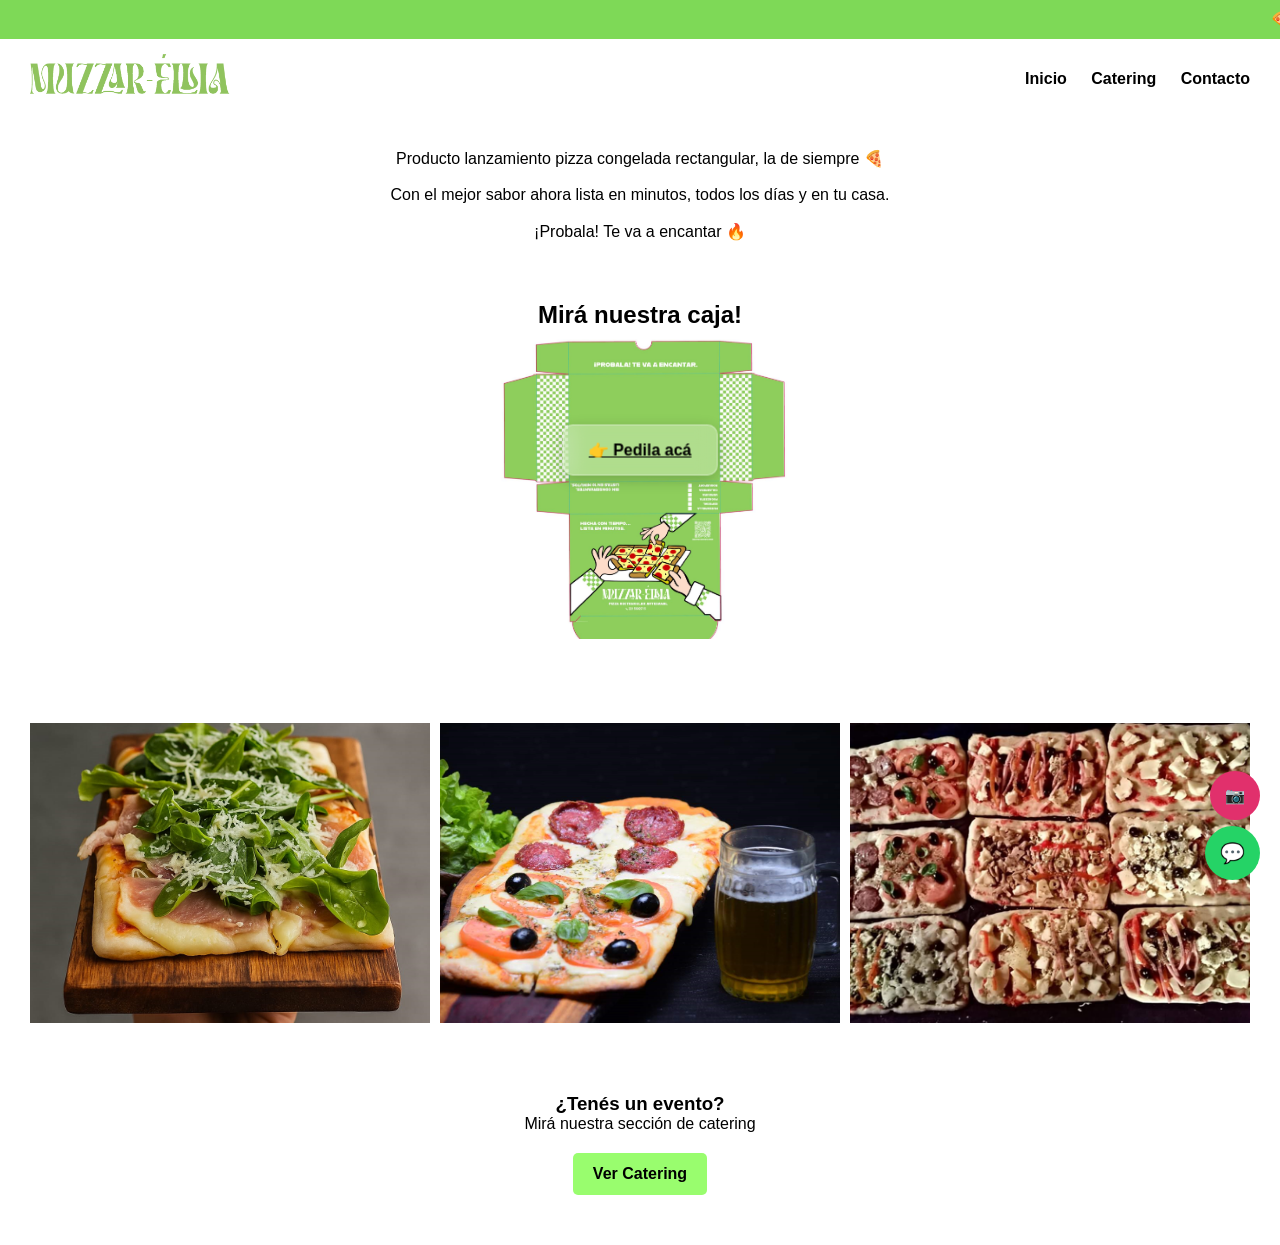
==== index.html @ 7305c1d0 "cambios textos" ====
<!DOCTYPE html>
<html lang="es">
<head>
<meta charset="UTF-8">
<title>Muzzarellia</title>
<link rel="stylesheet" href="styles.css">
<meta name="viewport" content="width=device-width, initial-scale=1.0">
</head>

<body>

<div class="banner"></div>

<header>
  <img src="imagenes/logo.png" class="logo">
  <nav>
    <a href="index.html">Inicio</a>
    <a href="catering.html">Catering</a>
    <a href="contacto.html">Contacto</a>
  </nav>
</header>

<a class="hero-btn" href="https://wa.me/5492215692715?text=Hola%20quiero%20probar%20la%20nueva%20pizza">
  👉 Pedila acá
</a>
<section class="section texto-pizza">
  <p>
    Producto lanzamiento pizza congelada rectangular, la de siempre 🍕<br><br>
    Con el mejor sabor ahora lista en minutos, todos los días y en tu casa.<br><br>
    ¡Probala! Te va a encantar 🔥
  </p>
</section>
<section class="section">
  <h2>Mirá nuestra caja!</h2>
  <img src="imagenes/lanzamiento0.png">
</section>

<section class="section galeria">
  <img src="imagenes/lanzamiento1.png">
  <img src="imagenes/lanzamiento2.png">
  <img src="imagenes/lanzamiento3.png">
</section>

<section class="section">
  <h3>¿Tenés un evento?</h3>
  <p>Mirá nuestra sección de catering</p>
  <a class="btn" href="catering.html">Ver Catering</a>
</section>

<a class="whatsapp" href="https://wa.me/5492215692715?text=Hola%20quiero%20info">💬</a>
<a class="instagram" href="https://www.instagram.com/muzzarellia_eventos3">📷</a>

</body>
</html>
---- styles.css ----
* {
  margin: 0;
  padding: 0;
  box-sizing: border-box;
  font-family: Arial, sans-serif;
}

body {
  background: white;
  color: black;
}

/* BANNER ANIMADO */
.banner {
  background: #7ed957;
  color: white;
  font-weight: bold;
  padding: 10px;
  overflow: hidden;
  white-space: nowrap;
}

.banner::after {
  content: "🍕 LANZAMIENTO - NUEVA PIZZA 🍕   🍕 LANZAMIENTO - NUEVA PIZZA 🍕   🍕 LANZAMIENTO - NUEVA PIZZA 🍕";
  display: inline-block;
  padding-left: 100%;
  animation: mover 10s linear infinite;
}

@keyframes mover {
  0% { transform: translateX(0); }
  100% { transform: translateX(-100%); }
}

/* HEADER */
header {
  display: flex;
  justify-content: space-between;
  align-items: center;
  padding: 15px 30px;
}

.logo {
  height: 50px;
}

nav a {
  margin-left: 20px;
  text-decoration: none;
  color: black;
  font-weight: bold;
}

/* HERO */
.hero {
  position: relative;
}

.hero img {
  width: 100%;
  display: block;
}

/* BOTÓN CENTRADO EN LA IMAGEN */
.hero-btn {
  position: absolute;
  top: 50%;
  left: 50%;
  transform: translate(-50%, -50%);
  
  padding: 15px 25px;
  font-size: 16px;
  border-radius: 10px;

  color: black;
  font-weight: bold;
  text-align: center;

  background: rgba(255, 255, 255, 0.3); /* transparencia */
  backdrop-filter: blur(10px); /* efecto vidrio */
  -webkit-backdrop-filter: blur(10px); /* para iPhone */

  border: 1px solid rgba(255,255,255,0.4);
  box-shadow: 0 4px 15px rgba(0,0,0,0.2);
}

/* BOTONES GENERALES */
.btn {
  display: inline-block;
  margin: 20px;
  padding: 12px 20px;
  background: #99fd6e;
  color: black;
  text-decoration: none;
  border-radius: 5px;
  font-weight: bold;
}

/* SECCIONES */
.section {
  text-align: center;
  padding: 30px;
}

.section img {
  width: 300px;
  height: 300px;
  object-fit: cover;
  margin: 10px;
}

/* WHATSAPP FLOTANTE */
.whatsapp {
  position: fixed;
  bottom: 20px;
  right: 20px;
  background: #25d366;
  color: white;
  padding: 15px;
  border-radius: 50%;
  text-decoration: none;
  font-size: 20px;
}

/* INSTAGRAM FLOTANTE */
.instagram {
  position: fixed;
  bottom: 80px;
  right: 20px;
  background: #e1306c;
  color: white;
  padding: 15px;
  border-radius: 50%;
  text-decoration: none;
}
/* 📱 MOBILE */
@media (max-width: 768px) {

  /* HEADER */
  header {
    flex-direction: column;
    text-align: center;
  }

  nav {
    margin-top: 10px;
  }

  nav a {
    display: inline-block;
    margin: 10px;
  }

  /* HERO BOTÓN */
  .hero-btn {
    font-size: 16px;
    padding: 12px 20px;
  }

  /* IMÁGENES CUADRADAS MÁS CHICAS */
  .section img {
    width: 90%;
    height: auto;
    max-width: 300px;
  }

  /* SECCIONES */
  .section {
    padding: 20px;
  }

  /* BOTONES */
  .btn {
    width: 80%;
    font-size: 16px;
  }

}

/* 📱 EXTRA CHICO (celus viejos) */
@media (max-width: 480px) {

  .hero-btn {
    font-size: 14px;
    padding: 10px 15px;
  }

  .banner {
    font-size: 12px;
  }

}
/* GALERÍA DE IMÁGENES */
.galeria {
  display: grid;
  grid-template-columns: repeat(3, 1fr);
  gap: 10px;
  justify-items: center;
}

.galeria img {
  width: 100%;
  aspect-ratio: 1 / 1;
  object-fit: cover;
}

/* 📱 EN CELULAR */
@media (max-width: 768px) {
  .galeria {
    grid-template-columns: repeat(2, 1fr);
  }
}

/* 📱 MUY CHICO */
@media (max-width: 480px) {
  .galeria {
    grid-template-columns: 1fr;
  }
}
/* 📱 AJUSTE TEXTO PORTADA EN CELULAR */
@media (max-width: 768px) {

  .hero-btn {
    font-size: 14px;
    padding: 10px 15px;
    width: 85%;
    text-align: center;
    top: 65%; /* 👈 lo baja un poco */
  }

}
/* 📱 GALERÍA SCROLL EN CELULAR */
@media (max-width: 768px) {

  .galeria {
    display: flex;
    overflow-x: auto;
    gap: 10px;
    padding: 10px;
    scroll-snap-type: x mandatory;
  }

  .galeria img {
    min-width: 250px;
    height: 250px;
    object-fit: cover;
    scroll-snap-align: center;
    border-radius: 10px;
  }

  .galeria::-webkit-scrollbar {
    display: none;
  }

}
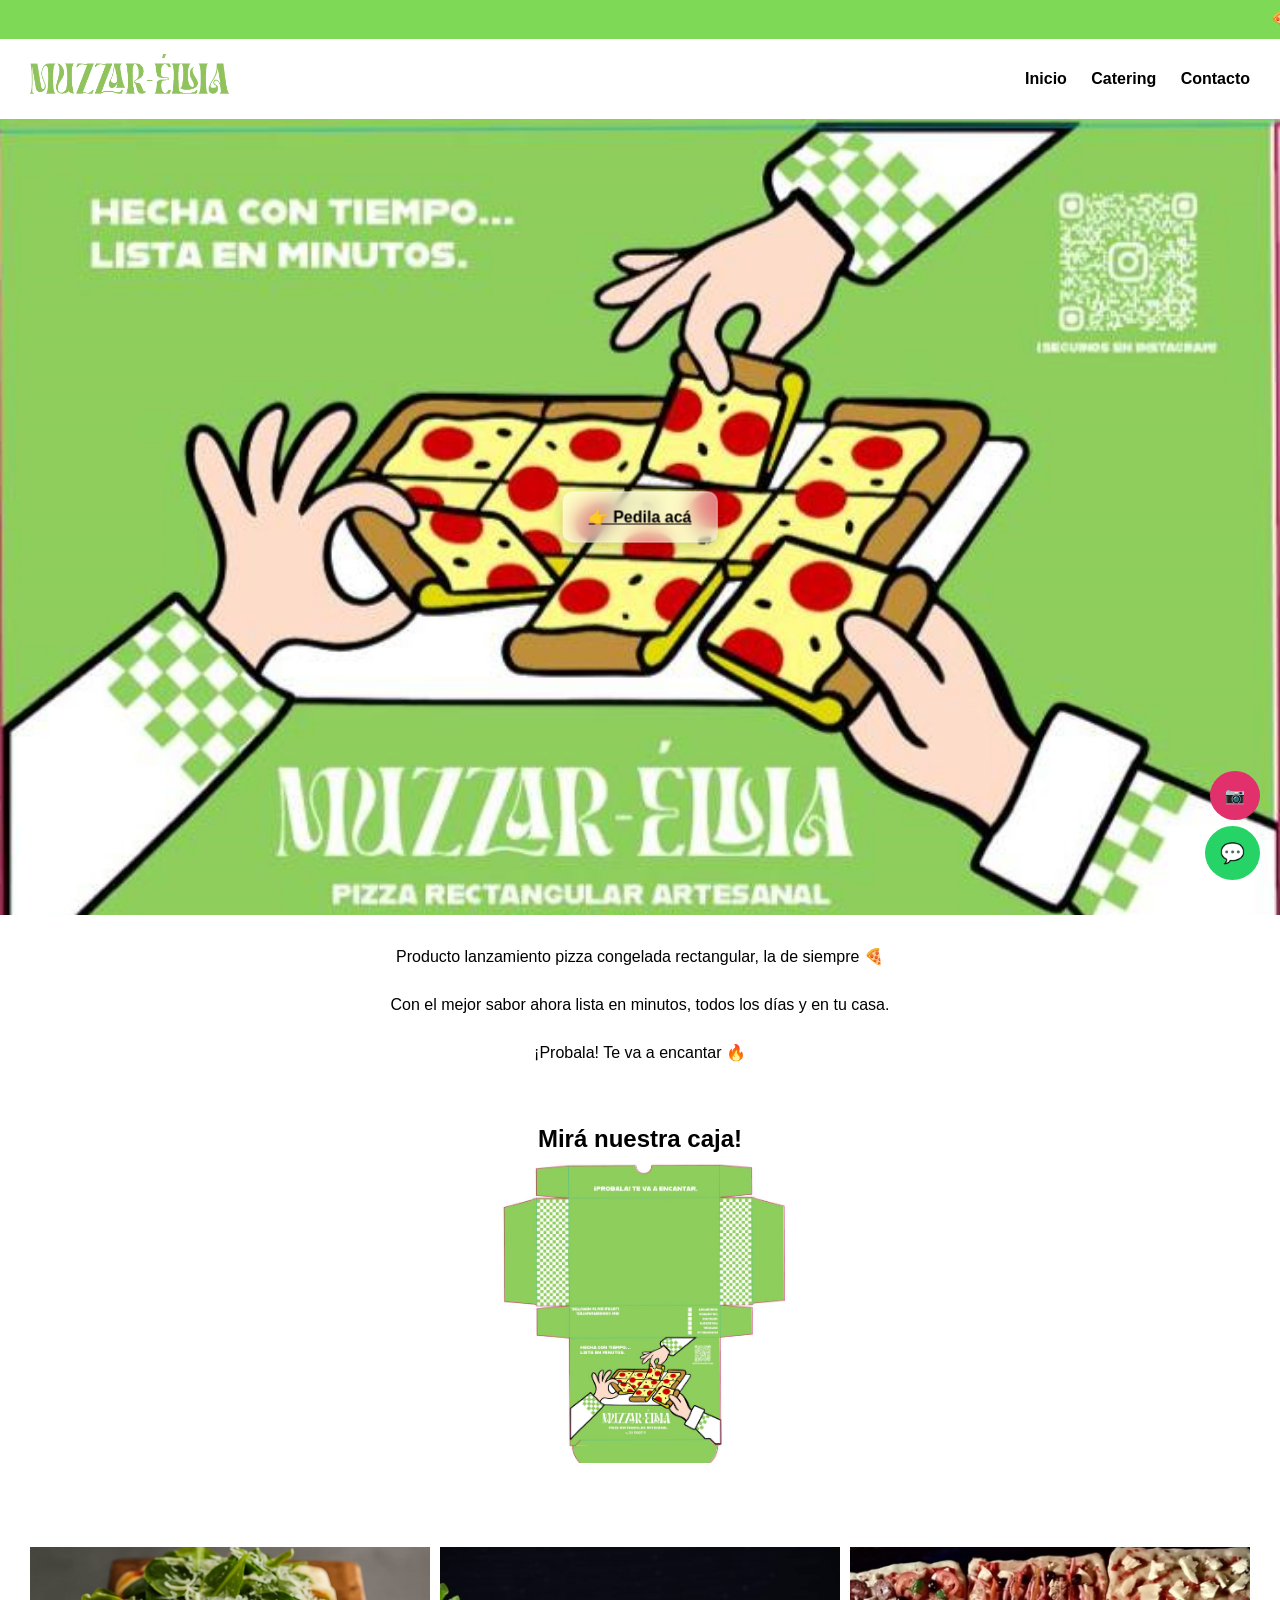
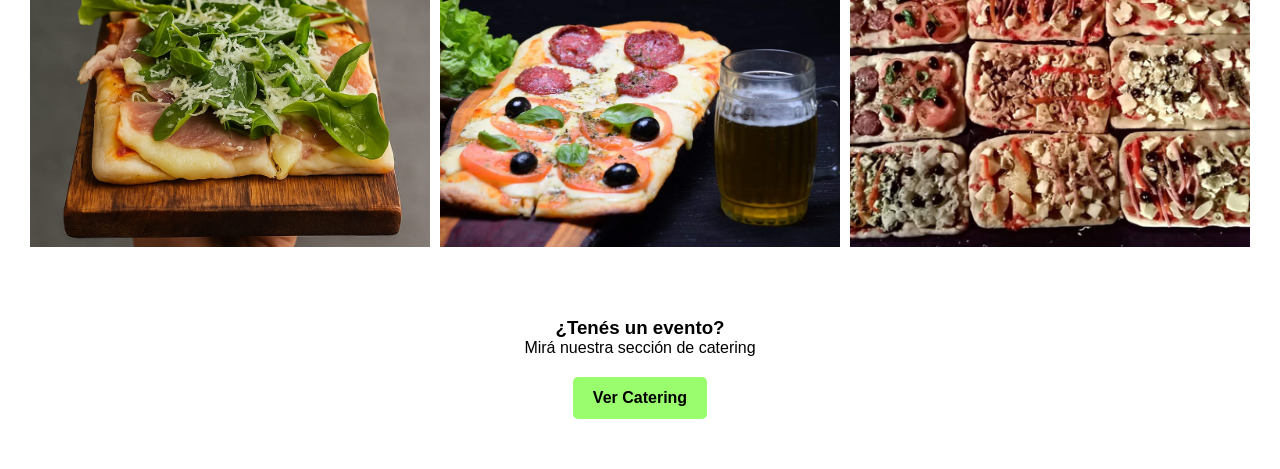
==== commit 871cbecd: "Actualizo web final" ====
--- a/index.html
+++ b/index.html
@@ -20,9 +20,13 @@
   </nav>
 </header>
 
-<a class="hero-btn" href="https://wa.me/5492215692715?text=Hola%20quiero%20probar%20la%20nueva%20pizza">
-  👉 Pedila acá
-</a>
+<section class="hero">
+  <img src="imagenes/lanzamiento.png">
+  <a class="hero-btn" href="https://wa.me/5492215692715?text=Hola%20quiero%20probar%20la%20nueva%20pizza">
+    👉 Pedila acá
+  </a>
+</section>
+
 <section class="section texto-pizza">
   <p>
     Producto lanzamiento pizza congelada rectangular, la de siempre 🍕<br><br>
@@ -30,6 +34,7 @@
     ¡Probala! Te va a encantar 🔥
   </p>
 </section>
+
 <section class="section">
   <h2>Mirá nuestra caja!</h2>
   <img src="imagenes/lanzamiento0.png">
--- a/styles.css
+++ b/styles.css
@@ -10,11 +10,9 @@
   color: black;
 }
 
-/* BANNER ANIMADO */
+/* BANNER */
 .banner {
   background: #7ed957;
-  color: white;
-  font-weight: bold;
   padding: 10px;
   overflow: hidden;
   white-space: nowrap;
@@ -61,7 +59,7 @@
   display: block;
 }
 
-/* BOTÓN CENTRADO EN LA IMAGEN */
+/* BOTÓN HERO */
 .hero-btn {
   position: absolute;
   top: 50%;
@@ -76,15 +74,15 @@
   font-weight: bold;
   text-align: center;
 
-  background: rgba(255, 255, 255, 0.3); /* transparencia */
-  backdrop-filter: blur(10px); /* efecto vidrio */
-  -webkit-backdrop-filter: blur(10px); /* para iPhone */
+  background: rgba(255, 255, 255, 0.5);
+  backdrop-filter: blur(10px);
+  -webkit-backdrop-filter: blur(10px);
 
   border: 1px solid rgba(255,255,255,0.4);
   box-shadow: 0 4px 15px rgba(0,0,0,0.2);
 }
 
-/* BOTONES GENERALES */
+/* BOTONES */
 .btn {
   display: inline-block;
   margin: 20px;
@@ -109,7 +107,29 @@
   margin: 10px;
 }
 
-/* WHATSAPP FLOTANTE */
+/* TEXTO PIZZA */
+.texto-pizza {
+  max-width: 600px;
+  margin: auto;
+  font-size: 16px;
+  line-height: 1.5;
+}
+
+/* GALERÍA PC */
+.galeria {
+  display: grid;
+  grid-template-columns: repeat(3, 1fr);
+  gap: 10px;
+  justify-items: center;
+}
+
+.galeria img {
+  width: 100%;
+  aspect-ratio: 1 / 1;
+  object-fit: cover;
+}
+
+/* WHATSAPP */
 .whatsapp {
   position: fixed;
   bottom: 20px;
@@ -122,7 +142,7 @@
   font-size: 20px;
 }
 
-/* INSTAGRAM FLOTANTE */
+/* INSTAGRAM */
 .instagram {
   position: fixed;
   bottom: 80px;
@@ -133,10 +153,10 @@
   border-radius: 50%;
   text-decoration: none;
 }
+
 /* 📱 MOBILE */
 @media (max-width: 768px) {
 
-  /* HEADER */
   header {
     flex-direction: column;
     text-align: center;
@@ -150,88 +170,24 @@
     display: inline-block;
     margin: 10px;
   }
-
-  /* HERO BOTÓN */
-  .hero-btn {
-    font-size: 16px;
-    padding: 12px 20px;
-  }
-
-  /* IMÁGENES CUADRADAS MÁS CHICAS */
-  .section img {
-    width: 90%;
-    height: auto;
-    max-width: 300px;
-  }
-
-  /* SECCIONES */
-  .section {
-    padding: 20px;
-  }
-
-  /* BOTONES */
-  .btn {
-    width: 80%;
-    font-size: 16px;
-  }
-
-}
-
-/* 📱 EXTRA CHICO (celus viejos) */
-@media (max-width: 480px) {
-
-  .hero-btn {
-    font-size: 14px;
-    padding: 10px 15px;
-  }
-
-  .banner {
-    font-size: 12px;
-  }
-
-}
-/* GALERÍA DE IMÁGENES */
-.galeria {
-  display: grid;
-  grid-template-columns: repeat(3, 1fr);
-  gap: 10px;
-  justify-items: center;
-}
-
-.galeria img {
-  width: 100%;
-  aspect-ratio: 1 / 1;
-  object-fit: cover;
-}
-
-/* 📱 EN CELULAR */
-@media (max-width: 768px) {
-  .galeria {
-    grid-template-columns: repeat(2, 1fr);
-  }
-}
-
-/* 📱 MUY CHICO */
-@media (max-width: 480px) {
-  .galeria {
-    grid-template-columns: 1fr;
-  }
-}
-/* 📱 AJUSTE TEXTO PORTADA EN CELULAR */
-@media (max-width: 768px) {
 
   .hero-btn {
     font-size: 14px;
     padding: 10px 15px;
     width: 85%;
-    text-align: center;
-    top: 65%; /* 👈 lo baja un poco */
-  }
-
-}
-/* 📱 GALERÍA SCROLL EN CELULAR */
-@media (max-width: 768px) {
-
+    top: 65%;
+  }
+
+  .section {
+    padding: 20px;
+  }
+
+  .btn {
+    width: 80%;
+    font-size: 16px;
+  }
+
+  /* 👉 GALERÍA SCROLL */
   .galeria {
     display: flex;
     overflow-x: auto;
@@ -252,4 +208,17 @@
     display: none;
   }
 
+}
+
+/* 📱 CHICO */
+@media (max-width: 480px) {
+
+  .hero-btn {
+    font-size: 13px;
+  }
+
+  .banner {
+    font-size: 12px;
+  }
+
 }
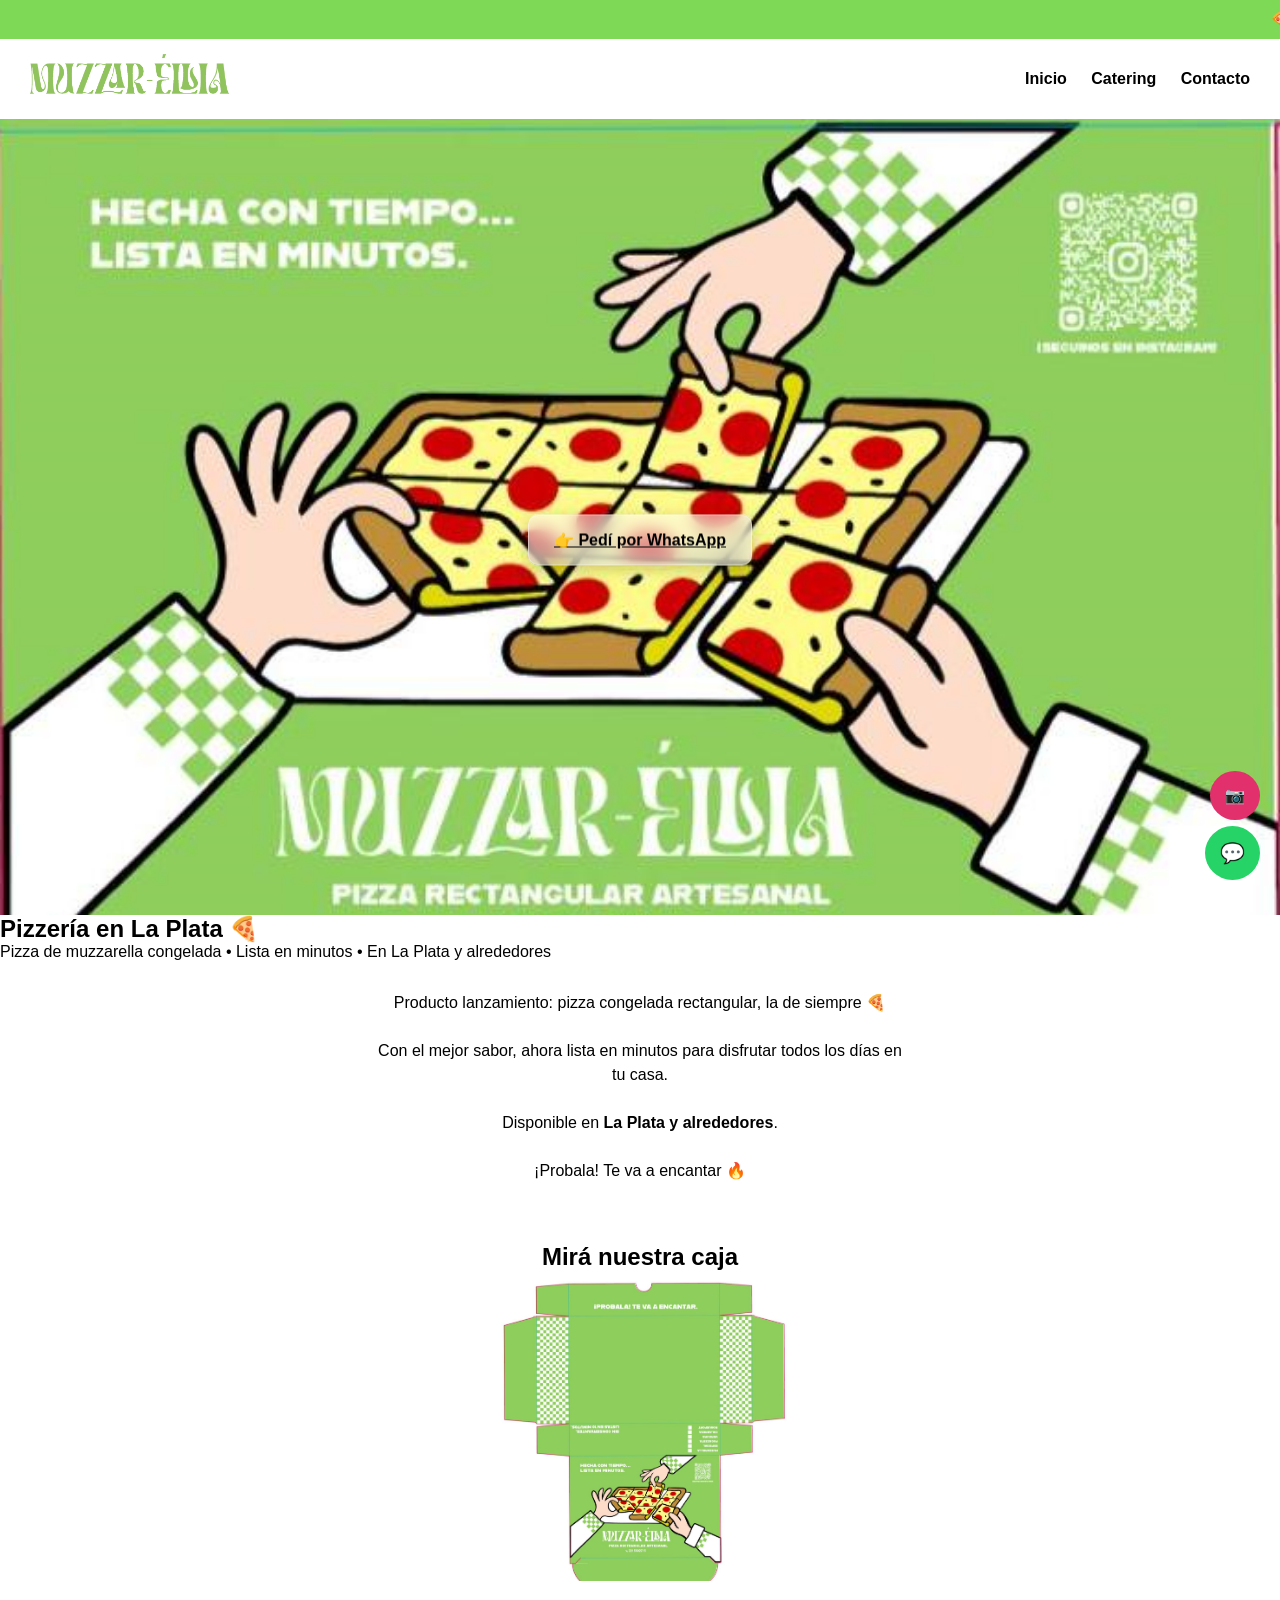
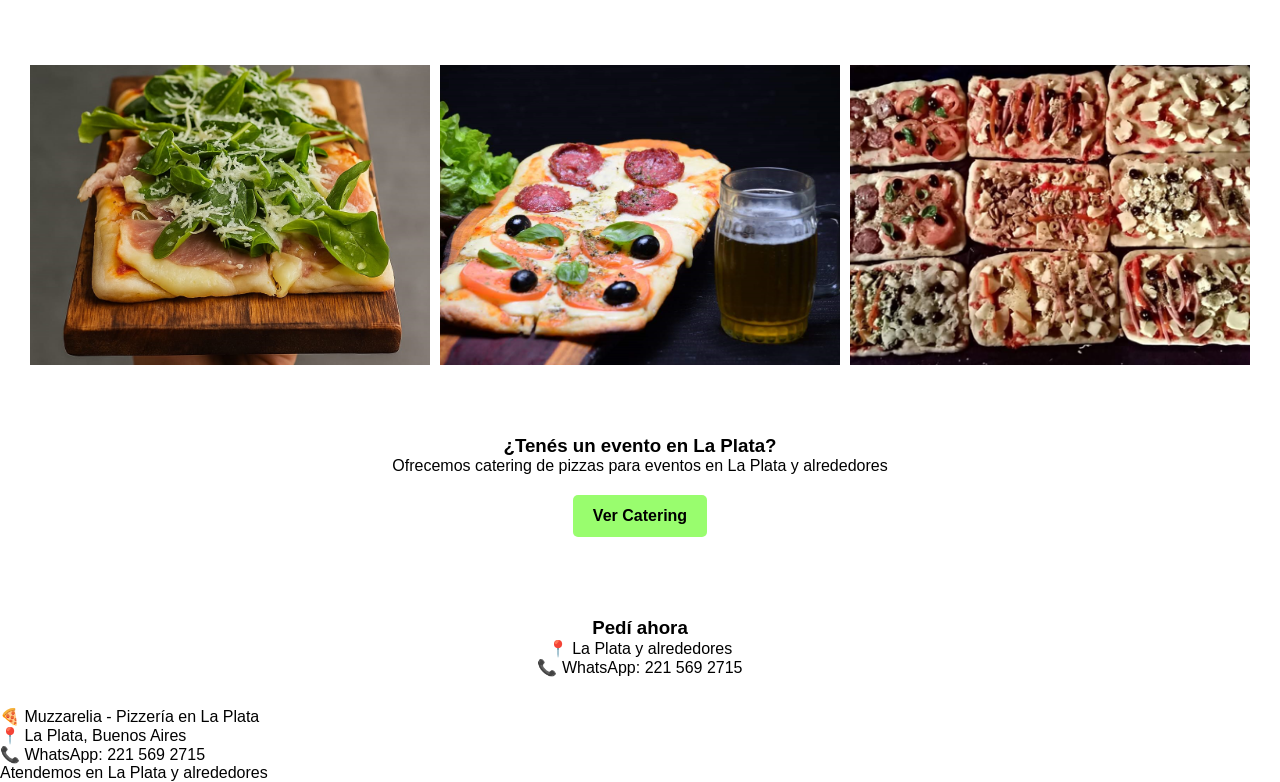
==== commit 3aac371b: "modifique el index" ====
--- a/index.html
+++ b/index.html
@@ -2,7 +2,12 @@
 <html lang="es">
 <head>
 <meta charset="UTF-8">
-<title>Muzzarellia</title>
+
+<!-- SEO -->
+<title>Pizzería Muzzarelia en La Plata | Pizza congelada y catering</title>
+<meta name="description" content="Pizzería Muzzarelia en La Plata. Pizza de muzzarella congelada lista en minutos. Pedí por WhatsApp. Catering para eventos.">
+<meta name="keywords" content="pizzería La Plata, pizza congelada La Plata, catering pizza, muzzarella, pedir pizza La Plata">
+
 <link rel="stylesheet" href="styles.css">
 <meta name="viewport" content="width=device-width, initial-scale=1.0">
 </head>
@@ -20,40 +25,66 @@
   </nav>
 </header>
 
+<!-- HERO -->
 <section class="hero">
   <img src="imagenes/lanzamiento.png">
-  <a class="hero-btn" href="https://wa.me/5492215692715?text=Hola%20quiero%20probar%20la%20nueva%20pizza">
-    👉 Pedila acá
+
+  <h1>Pizzería en La Plata 🍕</h1>
+  <p>Pizza de muzzarella congelada • Lista en minutos • En La Plata y alrededores</p>
+
+  <a class="hero-btn" href="https://wa.me/5492215692715?text=Hola%20quiero%20pedir%20pizza">
+    👉 Pedí por WhatsApp
   </a>
 </section>
 
+<!-- TEXTO -->
 <section class="section texto-pizza">
   <p>
-    Producto lanzamiento pizza congelada rectangular, la de siempre 🍕<br><br>
-    Con el mejor sabor ahora lista en minutos, todos los días y en tu casa.<br><br>
+    Producto lanzamiento: pizza congelada rectangular, la de siempre 🍕<br><br>
+    Con el mejor sabor, ahora lista en minutos para disfrutar todos los días en tu casa.<br><br>
+    Disponible en <strong>La Plata y alrededores</strong>.<br><br>
     ¡Probala! Te va a encantar 🔥
   </p>
 </section>
 
+<!-- IMAGEN -->
 <section class="section">
-  <h2>Mirá nuestra caja!</h2>
-  <img src="imagenes/lanzamiento0.png">
+  <h2>Mirá nuestra caja</h2>
+  <img src="imagenes/lanzamiento0.png" alt="Caja de pizza Muzzarelia La Plata">
 </section>
 
+<!-- GALERIA -->
 <section class="section galeria">
-  <img src="imagenes/lanzamiento1.png">
-  <img src="imagenes/lanzamiento2.png">
-  <img src="imagenes/lanzamiento3.png">
+  <img src="imagenes/lanzamiento1.png" alt="Pizza muzzarella">
+  <img src="imagenes/lanzamiento2.png" alt="Pizza lista">
+  <img src="imagenes/lanzamiento3.png" alt="Pizza horno">
 </section>
 
+<!-- CATERING -->
 <section class="section">
-  <h3>¿Tenés un evento?</h3>
-  <p>Mirá nuestra sección de catering</p>
+  <h3>¿Tenés un evento en La Plata?</h3>
+  <p>Ofrecemos catering de pizzas para eventos en La Plata y alrededores</p>
   <a class="btn" href="catering.html">Ver Catering</a>
 </section>
 
+<!-- CONTACTO RAPIDO -->
+<section class="section">
+  <h3>Pedí ahora</h3>
+  <p>📍 La Plata y alrededores<br>
+     📞 WhatsApp: 221 569 2715</p>
+</section>
+
+<!-- BOTONES FLOTANTES -->
 <a class="whatsapp" href="https://wa.me/5492215692715?text=Hola%20quiero%20info">💬</a>
 <a class="instagram" href="https://www.instagram.com/muzzarellia_eventos3">📷</a>
 
+<!-- FOOTER -->
+<footer class="footer">
+  <p>🍕 Muzzarelia - Pizzería en La Plata</p>
+  <p>📍 La Plata, Buenos Aires</p>
+  <p>📞 WhatsApp: 221 569 2715</p>
+  <p>Atendemos en La Plata y alrededores</p>
+</footer>
+
 </body>
 </html>
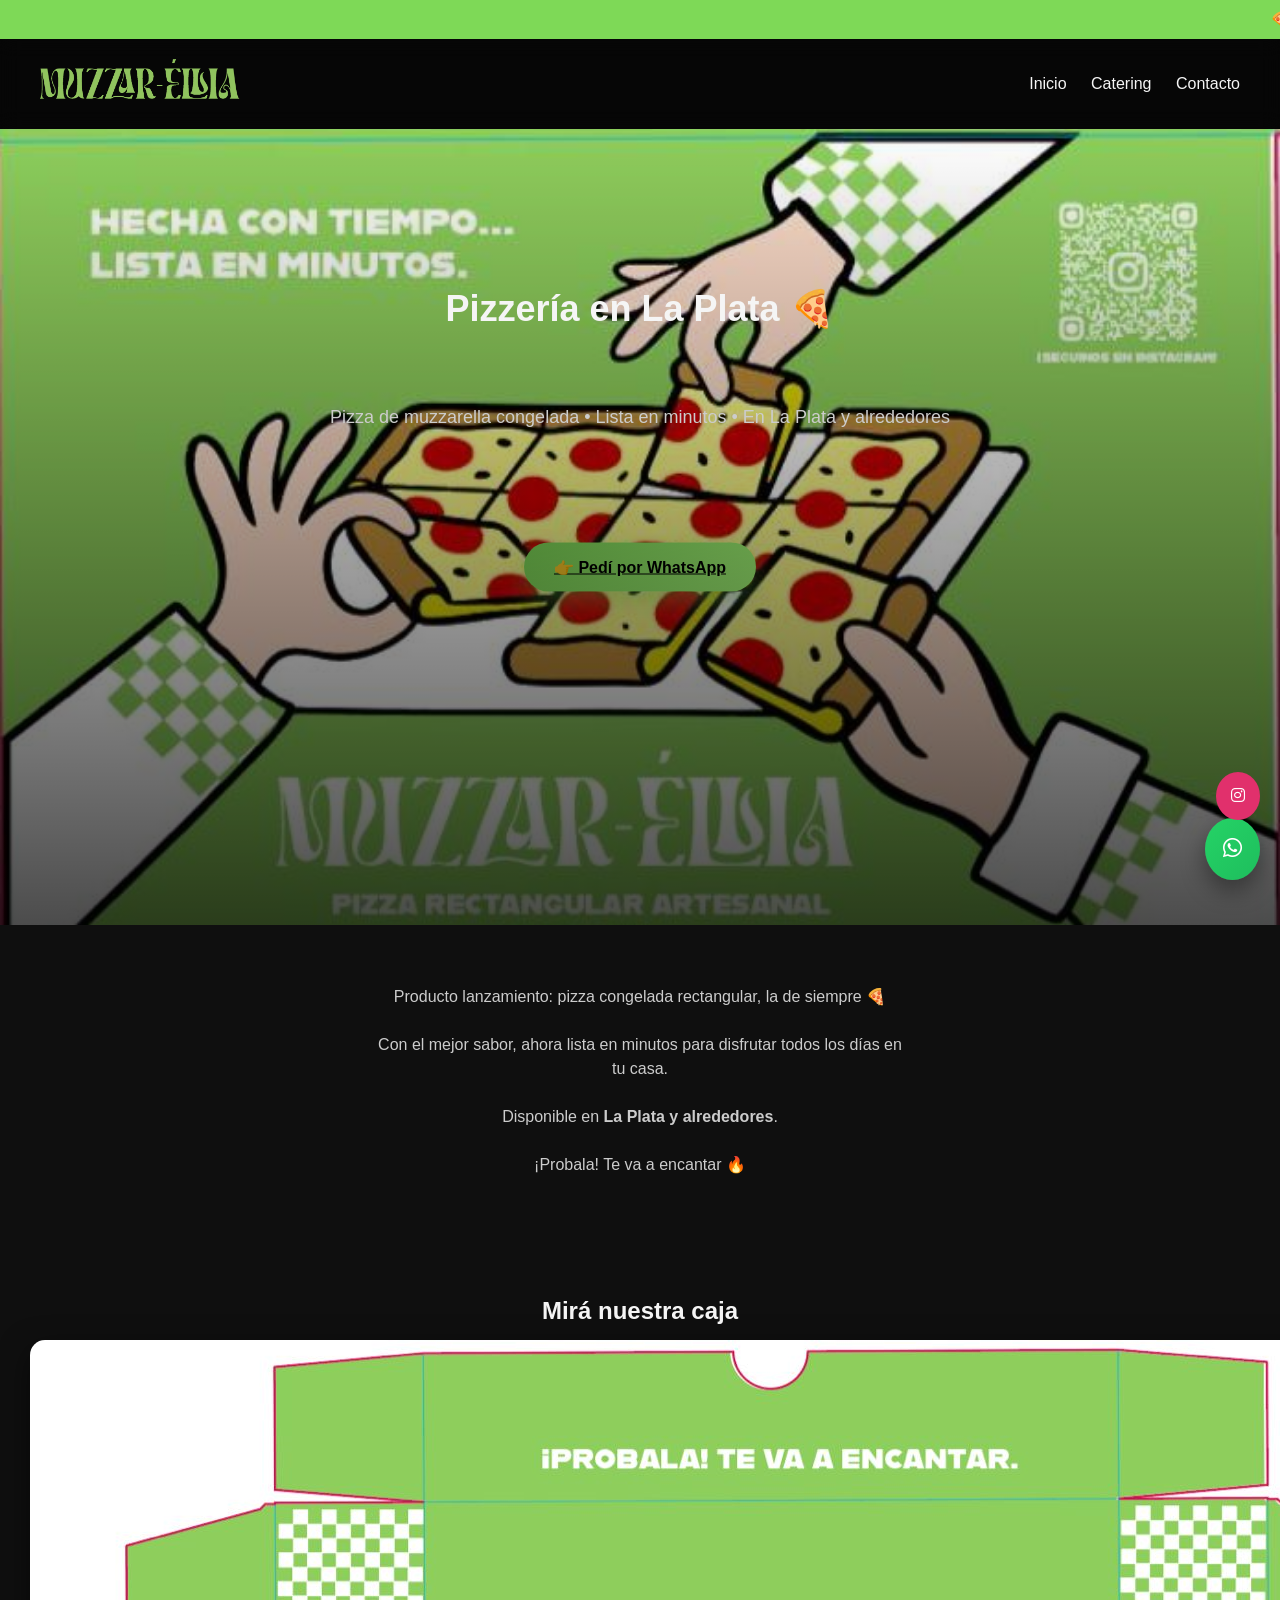
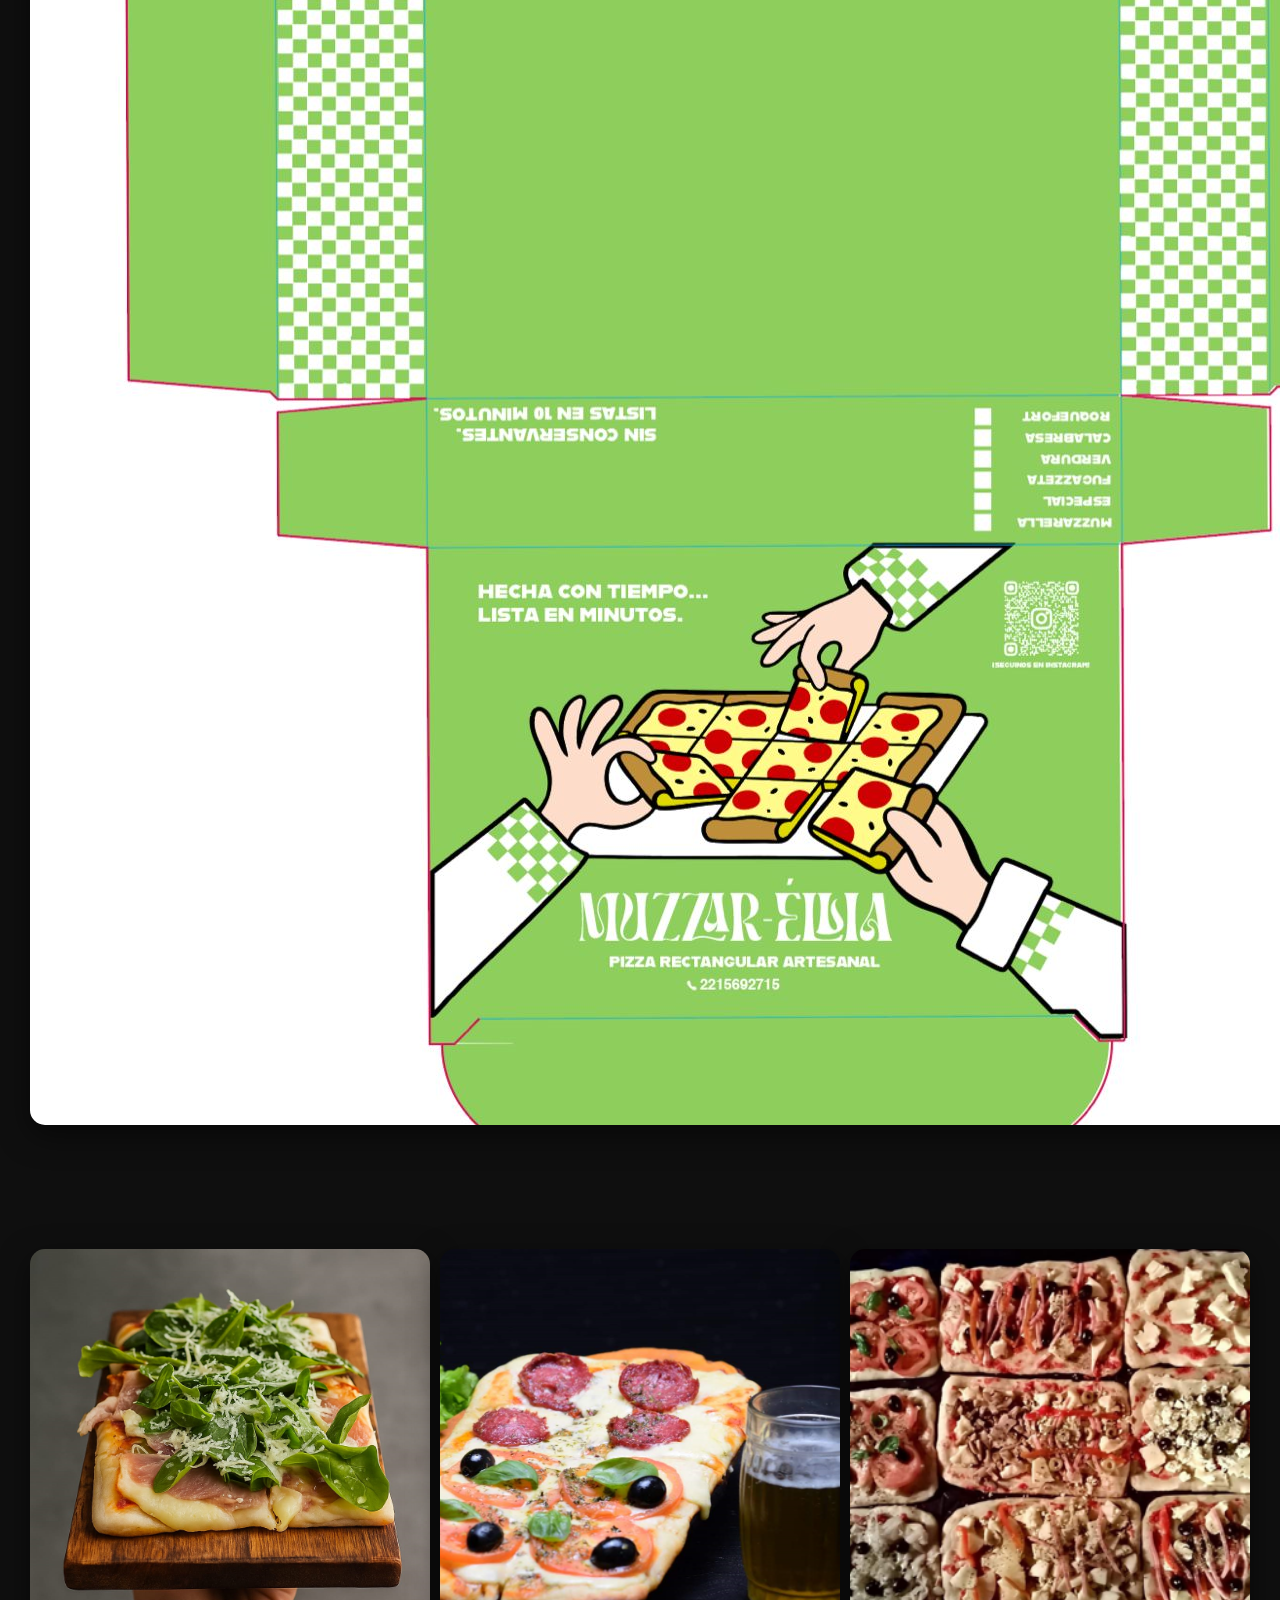
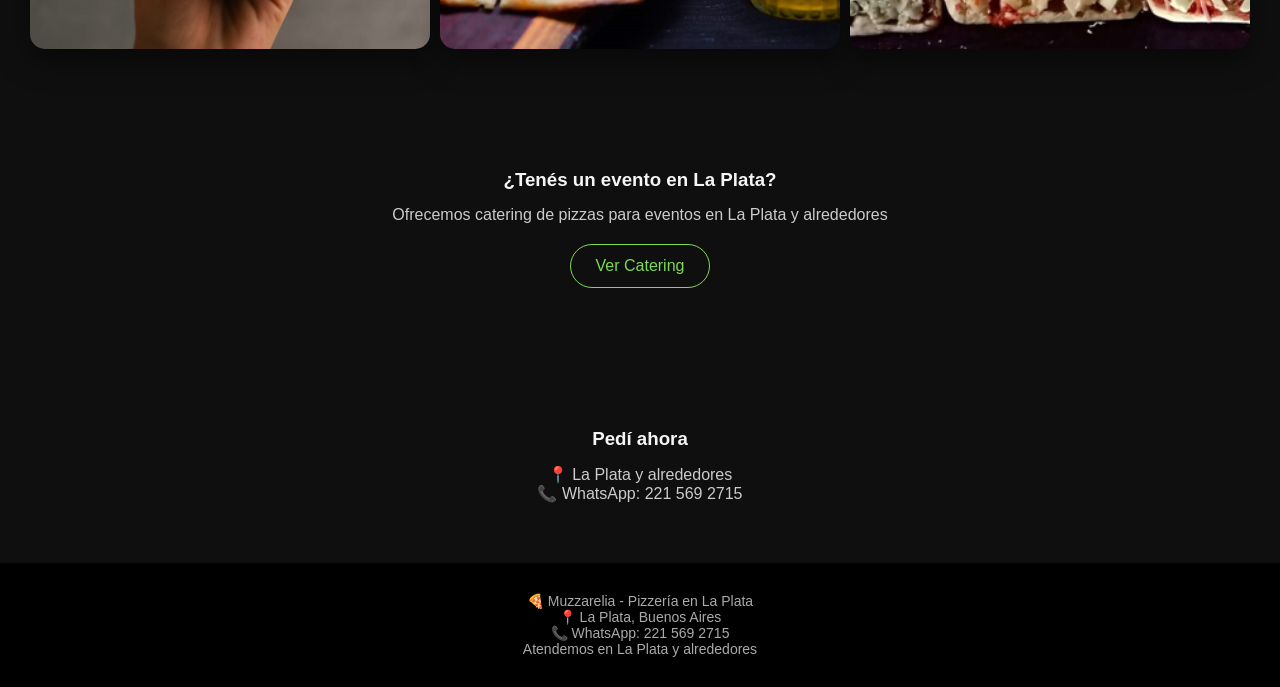
==== commit bbab8db6: "ordene el index" ====
--- a/index.html
+++ b/index.html
@@ -7,17 +7,24 @@
 <title>Pizzería Muzzarelia en La Plata | Pizza congelada y catering</title>
 <meta name="description" content="Pizzería Muzzarelia en La Plata. Pizza de muzzarella congelada lista en minutos. Pedí por WhatsApp. Catering para eventos.">
 <meta name="keywords" content="pizzería La Plata, pizza congelada La Plata, catering pizza, muzzarella, pedir pizza La Plata">
+<meta name="viewport" content="width=device-width, initial-scale=1.0">
 
+<!-- ESTILOS -->
 <link rel="stylesheet" href="styles.css">
-<meta name="viewport" content="width=device-width, initial-scale=1.0">
+
+<!-- ICONOS -->
+<link rel="stylesheet" href="https://cdnjs.cloudflare.com/ajax/libs/font-awesome/6.5.0/css/all.min.css">
+
 </head>
 
 <body>
 
+<!-- BANNER -->
 <div class="banner"></div>
 
+<!-- HEADER -->
 <header>
-  <img src="imagenes/logo.png" class="logo">
+  <img src="imagenes/logo.png" class="logo" alt="Logo Muzzarelia">
   <nav>
     <a href="index.html">Inicio</a>
     <a href="catering.html">Catering</a>
@@ -27,12 +34,12 @@
 
 <!-- HERO -->
 <section class="hero">
-  <img src="imagenes/lanzamiento.png">
+  <img src="imagenes/lanzamiento.png" alt="Pizza Muzzarelia">
 
   <h1>Pizzería en La Plata 🍕</h1>
   <p>Pizza de muzzarella congelada • Lista en minutos • En La Plata y alrededores</p>
 
-  <a class="hero-btn" href="https://wa.me/5492215692715?text=Hola%20quiero%20pedir%20pizza">
+  <a class="hero-btn" href="https://wa.me/5492215692715?text=Hola%20quiero%20pedir%20pizza" target="_blank">
     👉 Pedí por WhatsApp
   </a>
 </section>
@@ -53,7 +60,7 @@
   <img src="imagenes/lanzamiento0.png" alt="Caja de pizza Muzzarelia La Plata">
 </section>
 
-<!-- GALERIA -->
+<!-- GALERÍA -->
 <section class="section galeria">
   <img src="imagenes/lanzamiento1.png" alt="Pizza muzzarella">
   <img src="imagenes/lanzamiento2.png" alt="Pizza lista">
@@ -67,16 +74,23 @@
   <a class="btn" href="catering.html">Ver Catering</a>
 </section>
 
-<!-- CONTACTO RAPIDO -->
+<!-- CONTACTO -->
 <section class="section">
   <h3>Pedí ahora</h3>
-  <p>📍 La Plata y alrededores<br>
-     📞 WhatsApp: 221 569 2715</p>
+  <p>
+    📍 La Plata y alrededores<br>
+    📞 WhatsApp: 221 569 2715
+  </p>
 </section>
 
-<!-- BOTONES FLOTANTES -->
-<a class="whatsapp" href="https://wa.me/5492215692715?text=Hola%20quiero%20info">💬</a>
-<a class="instagram" href="https://www.instagram.com/muzzarellia_eventos3">📷</a>
+<!-- BOTONES FLOTANTES (PRO) -->
+<a class="whatsapp" href="https://wa.me/5492215692715?text=Hola%20quiero%20info" target="_blank">
+  <i class="fab fa-whatsapp"></i>
+</a>
+
+<a class="instagram" href="https://www.instagram.com/muzzarellia_eventos3" target="_blank">
+  <i class="fab fa-instagram"></i>
+</a>
 
 <!-- FOOTER -->
 <footer class="footer">
--- a/styles.css
+++ b/styles.css
@@ -2,12 +2,20 @@
   margin: 0;
   padding: 0;
   box-sizing: border-box;
-  font-family: Arial, sans-serif;
 }
 
 body {
-  background: white;
-  color: black;
+  background: #0f0f0f;
+  color: #f5f5f5;
+  font-family: 'Segoe UI', Arial, sans-serif;
+}
+
+/* VARIABLES */
+:root {
+  --verde: #7ed957;
+  --verde-soft: #a8ff7a;
+  --negro: #0f0f0f;
+  --gris: #1c1c1c;
 }
 
 /* BANNER */
@@ -35,7 +43,9 @@
   display: flex;
   justify-content: space-between;
   align-items: center;
-  padding: 15px 30px;
+  padding: 20px 40px;
+  background: rgba(0,0,0,0.6);
+  backdrop-filter: blur(10px);
 }
 
 .logo {
@@ -45,8 +55,13 @@
 nav a {
   margin-left: 20px;
   text-decoration: none;
-  color: black;
-  font-weight: bold;
+  color: #f5f5f5;
+  font-weight: 500;
+  transition: 0.3s;
+}
+
+nav a:hover {
+  color: var(--verde);
 }
 
 /* HERO */
@@ -59,55 +74,100 @@
   display: block;
 }
 
+.hero::after {
+  content: "";
+  position: absolute;
+  width: 100%;
+  height: 100%;
+  top: 0;
+  left: 0;
+  background: linear-gradient(to top, rgba(0,0,0,0.7), transparent);
+}
+
+.hero h1,
+.hero p {
+  position: absolute;
+  left: 50%;
+  transform: translateX(-50%);
+  text-align: center;
+  z-index: 2;
+}
+
+.hero h1 {
+  top: 20%;
+  font-size: 36px;
+  font-weight: 600;
+}
+
+.hero p {
+  top: 35%;
+  font-size: 18px;
+  color: #ccc;
+}
+
 /* BOTÓN HERO */
 .hero-btn {
   position: absolute;
-  top: 50%;
+  top: 55%;
   left: 50%;
   transform: translate(-50%, -50%);
   
-  padding: 15px 25px;
+  padding: 15px 30px;
   font-size: 16px;
-  border-radius: 10px;
+  border-radius: 30px;
 
   color: black;
   font-weight: bold;
   text-align: center;
 
-  background: rgba(255, 255, 255, 0.5);
-  backdrop-filter: blur(10px);
-  -webkit-backdrop-filter: blur(10px);
-
-  border: 1px solid rgba(255,255,255,0.4);
-  box-shadow: 0 4px 15px rgba(0,0,0,0.2);
+  background: linear-gradient(135deg, var(--verde), var(--verde-soft));
+  box-shadow: 0 10px 25px rgba(126,217,87,0.4);
+  transition: 0.3s;
+}
+
+.hero-btn:hover {
+  transform: translate(-50%, -50%) scale(1.05);
 }
 
 /* BOTONES */
 .btn {
   display: inline-block;
   margin: 20px;
-  padding: 12px 20px;
-  background: #99fd6e;
+  padding: 12px 25px;
+  background: transparent;
+  color: var(--verde);
+  border: 1px solid var(--verde);
+  text-decoration: none;
+  border-radius: 30px;
+  transition: 0.3s;
+}
+
+.btn:hover {
+  background: var(--verde);
   color: black;
-  text-decoration: none;
-  border-radius: 5px;
-  font-weight: bold;
 }
 
 /* SECCIONES */
 .section {
   text-align: center;
-  padding: 30px;
+  padding: 60px 30px;
+}
+
+.section h2, .section h3 {
+  margin-bottom: 15px;
+  font-weight: 600;
+}
+
+.section p {
+  color: #ccc;
 }
 
 .section img {
-  width: 300px;
-  height: 300px;
-  object-fit: cover;
-  margin: 10px;
-}
-
-/* TEXTO PIZZA */
+  border-radius: 15px;
+  box-shadow: 0 10px 30px rgba(0,0,0,0.5);
+}
+
+/* TEXTO */
 .texto-pizza {
   max-width: 600px;
   margin: auto;
@@ -115,7 +175,7 @@
   line-height: 1.5;
 }
 
-/* GALERÍA PC */
+/* GALERÍA */
 .galeria {
   display: grid;
   grid-template-columns: repeat(3, 1fr);
@@ -134,12 +194,13 @@
   position: fixed;
   bottom: 20px;
   right: 20px;
-  background: #25d366;
+  background: linear-gradient(135deg, #25d366, #1ebe5d);
   color: white;
-  padding: 15px;
+  padding: 18px;
   border-radius: 50%;
   text-decoration: none;
-  font-size: 20px;
+  font-size: 22px;
+  box-shadow: 0 10px 25px rgba(0,0,0,0.4);
 }
 
 /* INSTAGRAM */
@@ -175,7 +236,7 @@
     font-size: 14px;
     padding: 10px 15px;
     width: 85%;
-    top: 65%;
+    top: 60%;
   }
 
   .section {
@@ -187,7 +248,43 @@
     font-size: 16px;
   }
 
-  /* 👉 GALERÍA SCROLL */
+  /* HERO TEXTO */
+  .hero h1 {
+    font-size: 22px;
+    top: 15%;
+  }
+
+  .hero p {
+    font-size: 14px;
+    top: 28%;
+  }
+
+  /* TEXTOS */
+  .section h2 {
+    font-size: 20px;
+  }
+
+  .section h3 {
+    font-size: 18px;
+  }
+
+  .section p {
+    font-size: 14px;
+  }
+
+  .texto-pizza {
+    font-size: 14px;
+    padding: 0 10px;
+  }
+
+  /* IMÁGENES */
+  .section img {
+    width: 100%;
+    max-width: 280px;
+    height: auto;
+  }
+
+  /* GALERÍA SCROLL */
   .galeria {
     display: flex;
     overflow-x: auto;
@@ -207,12 +304,10 @@
   .galeria::-webkit-scrollbar {
     display: none;
   }
-
 }
 
 /* 📱 CHICO */
 @media (max-width: 480px) {
-
   .hero-btn {
     font-size: 13px;
   }
@@ -220,5 +315,13 @@
   .banner {
     font-size: 12px;
   }
-
+}
+
+/* FOOTER */
+.footer {
+  background: #000;
+  color: #aaa;
+  text-align: center;
+  padding: 30px;
+  font-size: 14px;
 }
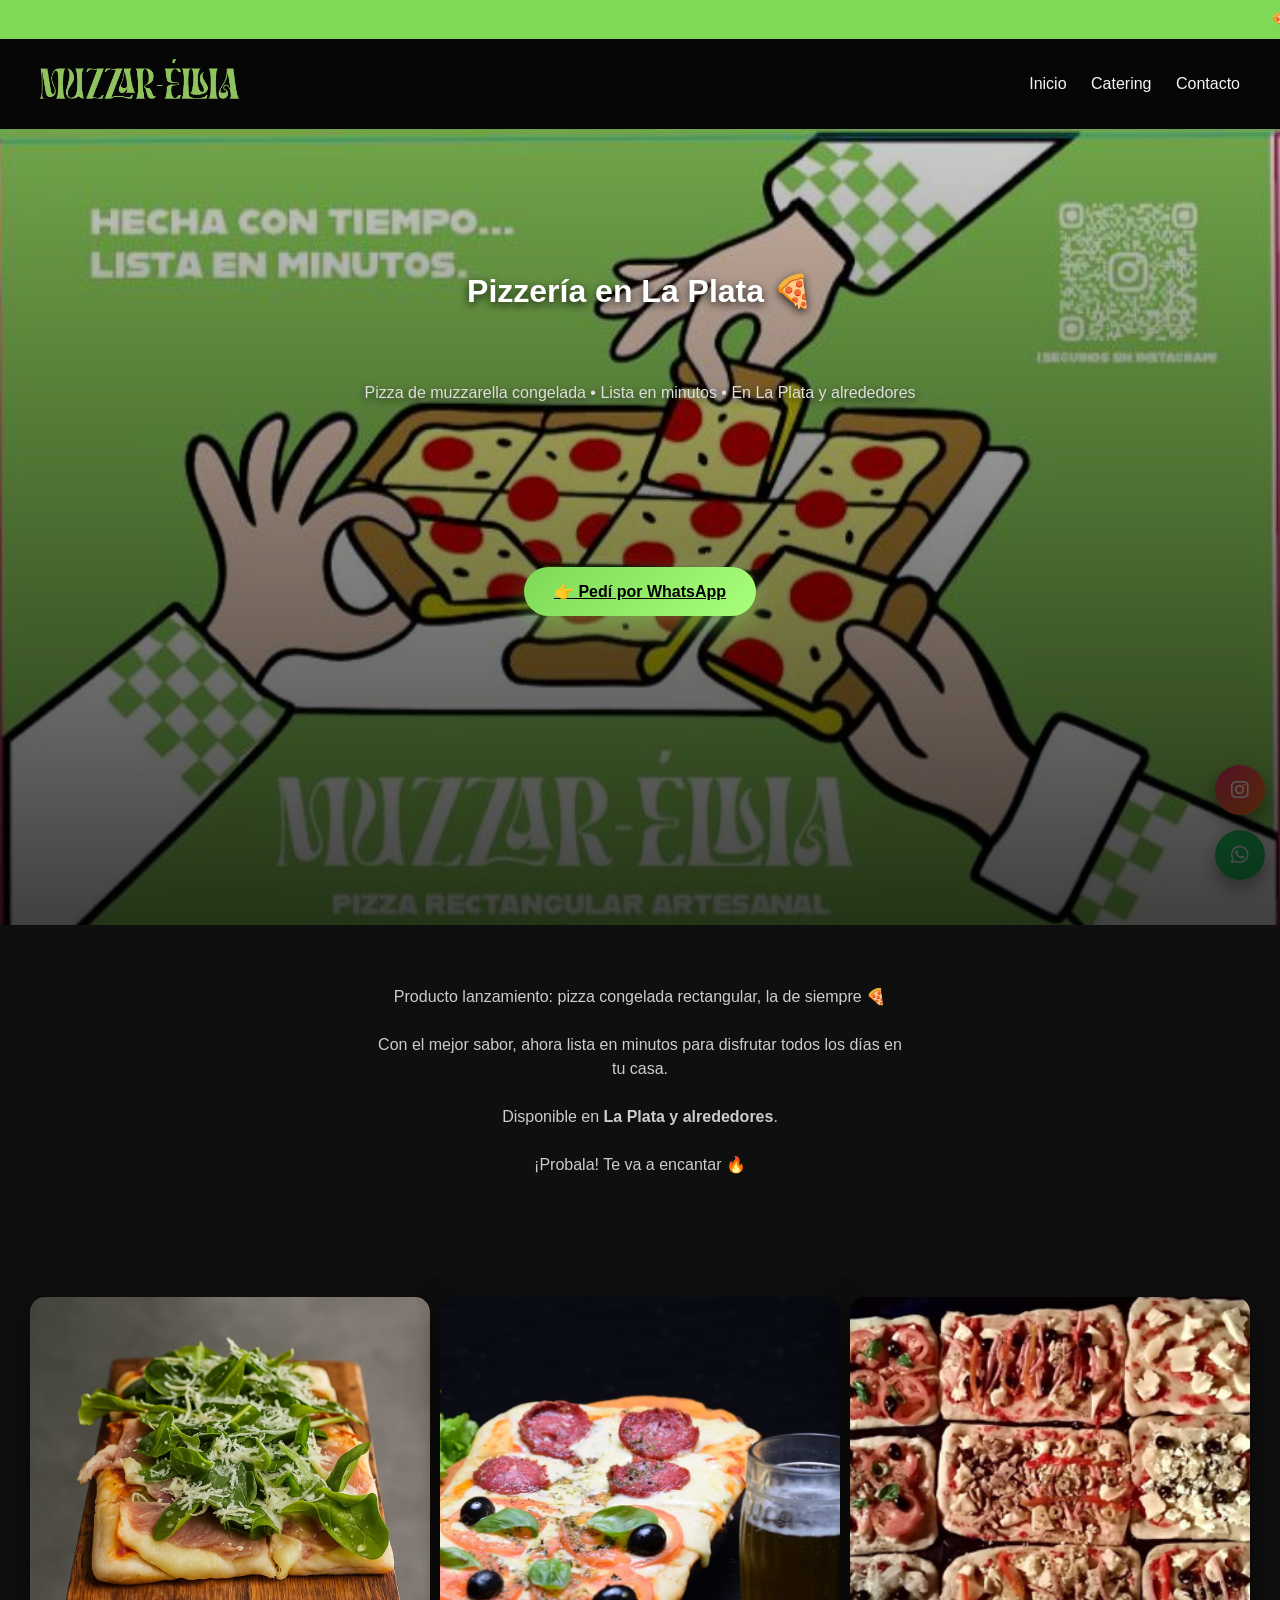
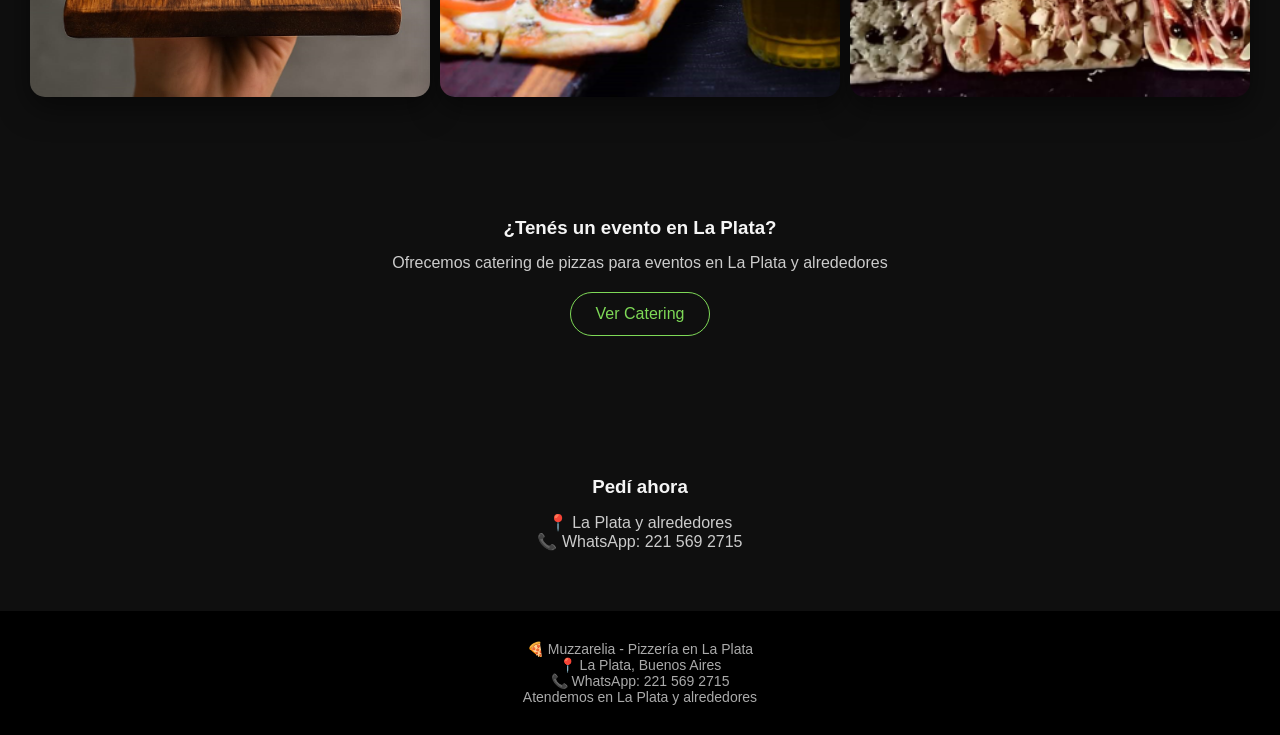
==== commit a49b4f0e: "saqueimagen index" ====
--- a/index.html
+++ b/index.html
@@ -54,11 +54,7 @@
   </p>
 </section>
 
-<!-- IMAGEN -->
-<section class="section">
-  <h2>Mirá nuestra caja</h2>
-  <img src="imagenes/lanzamiento0.png" alt="Caja de pizza Muzzarelia La Plata">
-</section>
+
 
 <!-- GALERÍA -->
 <section class="section galeria">
--- a/styles.css
+++ b/styles.css
@@ -64,9 +64,11 @@
   color: var(--verde);
 }
 
-/* HERO */
+/* ================= HERO ================= */
+
 .hero {
   position: relative;
+  overflow: hidden;
 }
 
 .hero img {
@@ -74,6 +76,7 @@
   display: block;
 }
 
+/* overlay */
 .hero::after {
   content: "";
   position: absolute;
@@ -81,46 +84,45 @@
   height: 100%;
   top: 0;
   left: 0;
-  background: linear-gradient(to top, rgba(0,0,0,0.7), transparent);
-}
-
+  background: linear-gradient(to top, rgba(0,0,0,0.75), rgba(0,0,0,0.2));
+  z-index: 1;
+}
+
+/* textos */
 .hero h1,
-.hero p {
+.hero p,
+.hero-btn {
   position: absolute;
   left: 50%;
   transform: translateX(-50%);
+  z-index: 2;
   text-align: center;
-  z-index: 2;
+  color: white;
 }
 
 .hero h1 {
-  top: 20%;
-  font-size: 36px;
+  top: 18%;
+  font-size: 32px;
   font-weight: 600;
+  text-shadow: 0 3px 10px rgba(0,0,0,0.8);
 }
 
 .hero p {
-  top: 35%;
-  font-size: 18px;
-  color: #ccc;
-}
-
-/* BOTÓN HERO */
+  top: 32%;
+  font-size: 16px;
+  color: #ddd;
+  text-shadow: 0 3px 10px rgba(0,0,0,0.8);
+}
+
+/* botón hero */
 .hero-btn {
-  position: absolute;
   top: 55%;
-  left: 50%;
-  transform: translate(-50%, -50%);
-  
   padding: 15px 30px;
   font-size: 16px;
   border-radius: 30px;
-
+  background: linear-gradient(135deg, var(--verde), var(--verde-soft));
   color: black;
   font-weight: bold;
-  text-align: center;
-
-  background: linear-gradient(135deg, var(--verde), var(--verde-soft));
   box-shadow: 0 10px 25px rgba(126,217,87,0.4);
   transition: 0.3s;
 }
@@ -129,7 +131,8 @@
   transform: translate(-50%, -50%) scale(1.05);
 }
 
-/* BOTONES */
+/* ================= BOTONES ================= */
+
 .btn {
   display: inline-block;
   margin: 20px;
@@ -147,7 +150,8 @@
   color: black;
 }
 
-/* SECCIONES */
+/* ================= SECCIONES ================= */
+
 .section {
   text-align: center;
   padding: 60px 30px;
@@ -189,33 +193,51 @@
   object-fit: cover;
 }
 
-/* WHATSAPP */
-.whatsapp {
+/* ================= BOTONES FLOTANTES ================= */
+
+.whatsapp, .instagram {
   position: fixed;
-  bottom: 20px;
-  right: 20px;
-  background: linear-gradient(135deg, #25d366, #1ebe5d);
-  color: white;
-  padding: 18px;
+  right: 15px;
+  width: 50px;
+  height: 50px;
+  display: flex;
+  align-items: center;
+  justify-content: center;
   border-radius: 50%;
   text-decoration: none;
-  font-size: 22px;
-  box-shadow: 0 10px 25px rgba(0,0,0,0.4);
-}
-
-/* INSTAGRAM */
+  font-size: 20px;
+  color: white;
+  box-shadow: 0 8px 20px rgba(0,0,0,0.4);
+  transition: 0.3s;
+}
+
+.whatsapp {
+  bottom: 20px;
+  background: linear-gradient(135deg, #25d366, #1ebe5d);
+}
+
 .instagram {
-  position: fixed;
-  bottom: 80px;
-  right: 20px;
-  background: #e1306c;
-  color: white;
-  padding: 15px;
-  border-radius: 50%;
-  text-decoration: none;
-}
-
-/* 📱 MOBILE */
+  bottom: 85px;
+  background: linear-gradient(135deg, #e1306c, #ff7a18);
+}
+
+.whatsapp:hover,
+.instagram:hover {
+  transform: scale(1.1);
+}
+
+/* ================= FOOTER ================= */
+
+.footer {
+  background: #000;
+  color: #aaa;
+  text-align: center;
+  padding: 30px;
+  font-size: 14px;
+}
+
+/* ================= MOBILE ================= */
+
 @media (max-width: 768px) {
 
   header {
@@ -230,6 +252,16 @@
   nav a {
     display: inline-block;
     margin: 10px;
+  }
+
+  .hero h1 {
+    font-size: 22px;
+    top: 15%;
+  }
+
+  .hero p {
+    font-size: 14px;
+    top: 28%;
   }
 
   .hero-btn {
@@ -248,18 +280,6 @@
     font-size: 16px;
   }
 
-  /* HERO TEXTO */
-  .hero h1 {
-    font-size: 22px;
-    top: 15%;
-  }
-
-  .hero p {
-    font-size: 14px;
-    top: 28%;
-  }
-
-  /* TEXTOS */
   .section h2 {
     font-size: 20px;
   }
@@ -277,14 +297,12 @@
     padding: 0 10px;
   }
 
-  /* IMÁGENES */
   .section img {
     width: 100%;
     max-width: 280px;
     height: auto;
   }
 
-  /* GALERÍA SCROLL */
   .galeria {
     display: flex;
     overflow-x: auto;
@@ -306,7 +324,7 @@
   }
 }
 
-/* 📱 CHICO */
+/* CHICO */
 @media (max-width: 480px) {
   .hero-btn {
     font-size: 13px;
@@ -315,13 +333,4 @@
   .banner {
     font-size: 12px;
   }
-}
-
-/* FOOTER */
-.footer {
-  background: #000;
-  color: #aaa;
-  text-align: center;
-  padding: 30px;
-  font-size: 14px;
 }
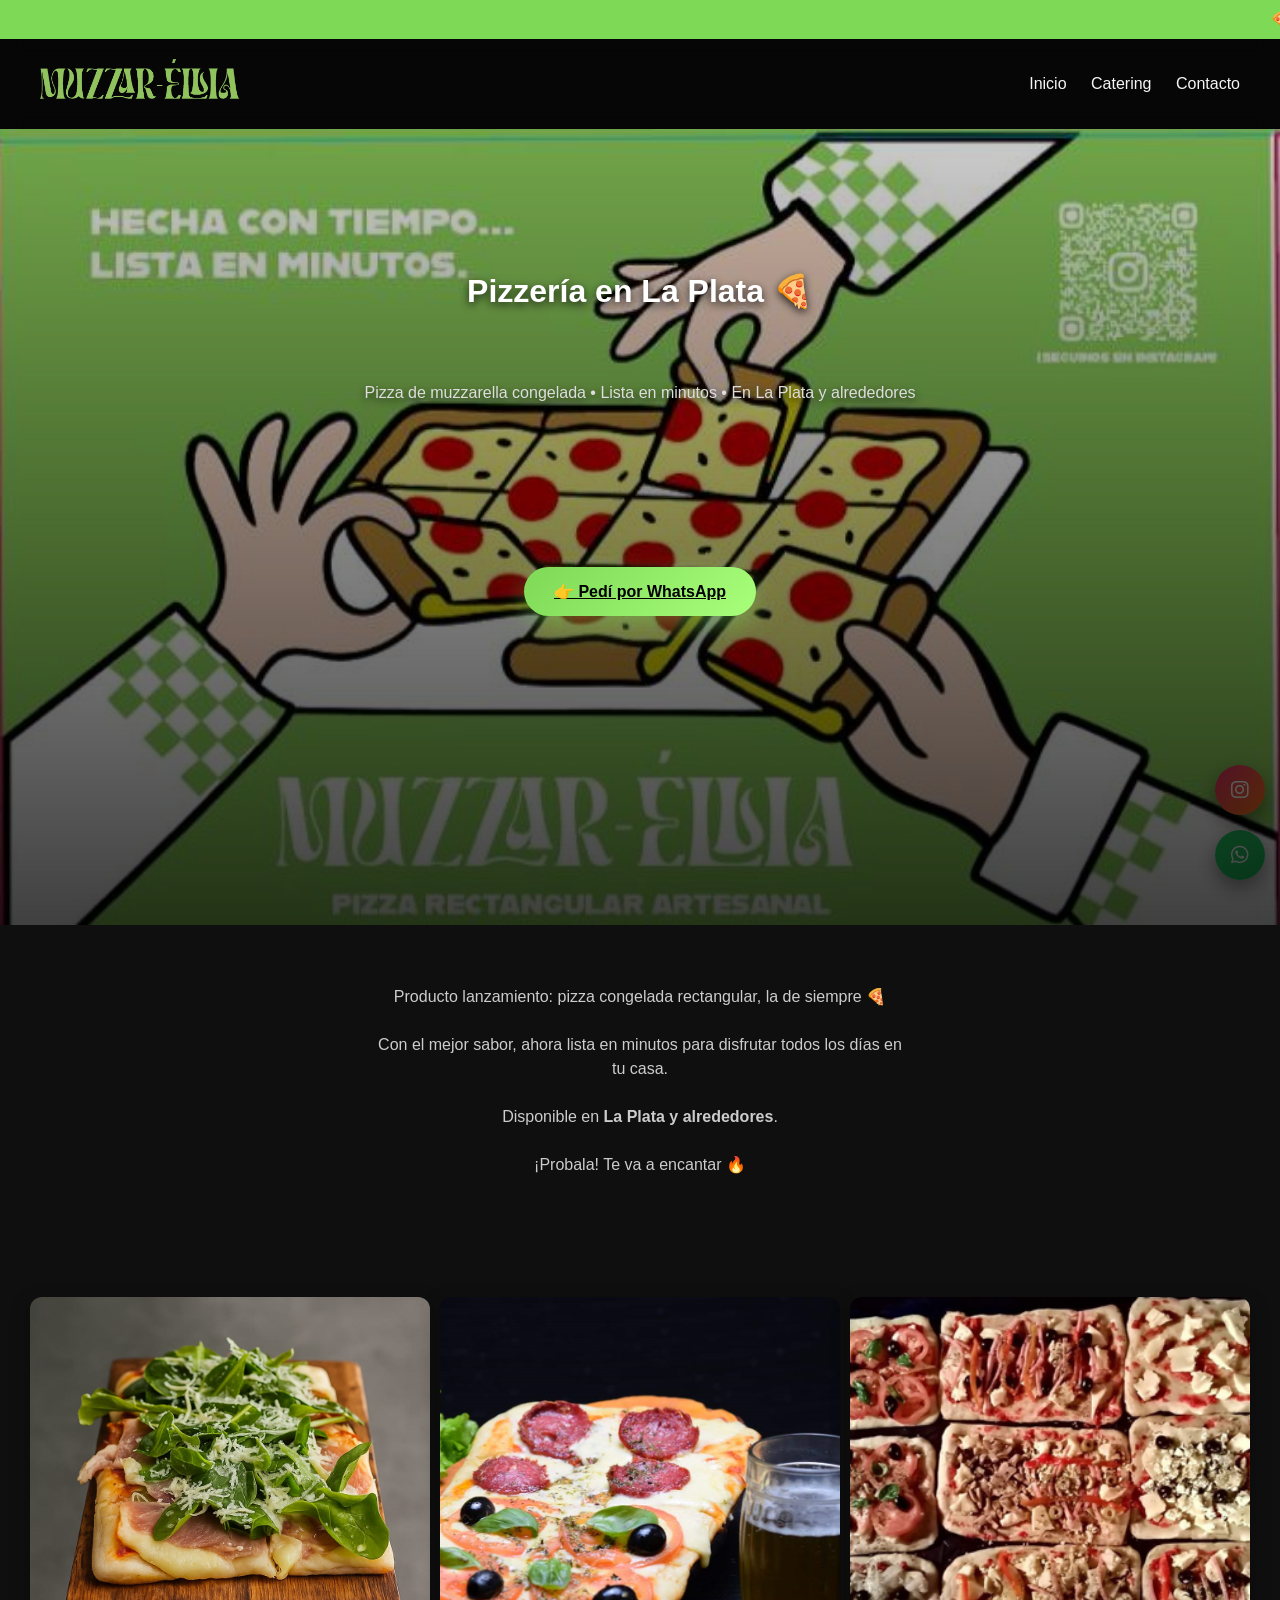
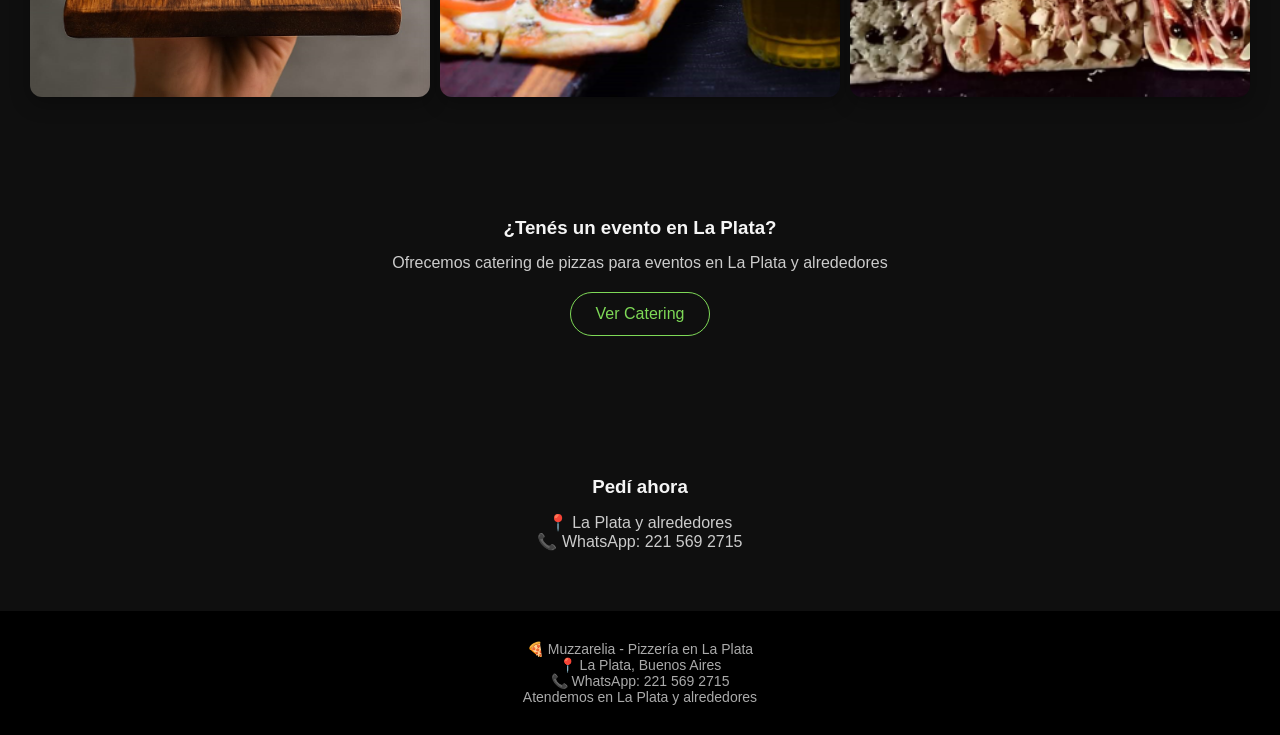
==== commit 173dea47: "el meta" ====
--- a/index.html
+++ b/index.html
@@ -5,8 +5,13 @@
 
 <!-- SEO -->
 <title>Pizzería Muzzarelia en La Plata | Pizza congelada y catering</title>
+
 <meta name="description" content="Pizzería Muzzarelia en La Plata. Pizza de muzzarella congelada lista en minutos. Pedí por WhatsApp. Catering para eventos.">
+
 <meta name="keywords" content="pizzería La Plata, pizza congelada La Plata, catering pizza, muzzarella, pedir pizza La Plata">
+
+<meta name="google-site-verification" content="HepWFKB_cfxfK0CGVBFoT5Saq5oJMiuYzI3hBHL9ekg" />
+
 <meta name="viewport" content="width=device-width, initial-scale=1.0">
 
 <!-- ESTILOS -->
--- a/styles.css
+++ b/styles.css
@@ -178,7 +178,6 @@
   font-size: 16px;
   line-height: 1.5;
 }
-
 /* GALERÍA */
 .galeria {
   display: grid;
@@ -191,6 +190,8 @@
   width: 100%;
   aspect-ratio: 1 / 1;
   object-fit: cover;
+  border-radius: 12px;
+  box-shadow: 0 6px 20px rgba(0,0,0,0.3);
 }
 
 /* ================= BOTONES FLOTANTES ================= */
@@ -254,22 +255,31 @@
     margin: 10px;
   }
 
+  /* ===== HERO ===== */
+
   .hero h1 {
     font-size: 22px;
-    top: 15%;
+    top: 16%;
+    width: 90%;
+    text-shadow: 0 4px 12px rgba(0,0,0,0.9);
   }
 
   .hero p {
     font-size: 14px;
-    top: 28%;
+    top: 30%;
+    width: 90%;
+    color: #eaeaea;
+    text-shadow: 0 4px 12px rgba(0,0,0,0.9);
   }
 
   .hero-btn {
     font-size: 14px;
     padding: 10px 15px;
     width: 85%;
-    top: 60%;
-  }
+    top: 58%;
+  }
+
+  /* ===== SECCIONES ===== */
 
   .section {
     padding: 20px;
@@ -296,12 +306,16 @@
     font-size: 14px;
     padding: 0 10px;
   }
+
+  /* ===== IMÁGENES ===== */
 
   .section img {
     width: 100%;
     max-width: 280px;
     height: auto;
   }
+
+  /* ===== GALERÍA ===== */
 
   .galeria {
     display: flex;
@@ -311,23 +325,34 @@
     scroll-snap-type: x mandatory;
   }
 
-  .galeria img {
-    min-width: 250px;
-    height: 250px;
-    object-fit: cover;
-    scroll-snap-align: center;
-    border-radius: 10px;
-  }
+ .galeria img {
+  min-width: 240px;
+  aspect-ratio: 1 / 1;
+  object-fit: cover;
+  border-radius: 12px;
+  scroll-snap-align: center;
+}
 
   .galeria::-webkit-scrollbar {
     display: none;
   }
 }
 
-/* CHICO */
+/* ================= CHICO ================= */
+
 @media (max-width: 480px) {
+
+  .hero h1 {
+    font-size: 20px;
+  }
+
+  .hero p {
+    font-size: 13px;
+  }
+
   .hero-btn {
     font-size: 13px;
+    width: 90%;
   }
 
   .banner {
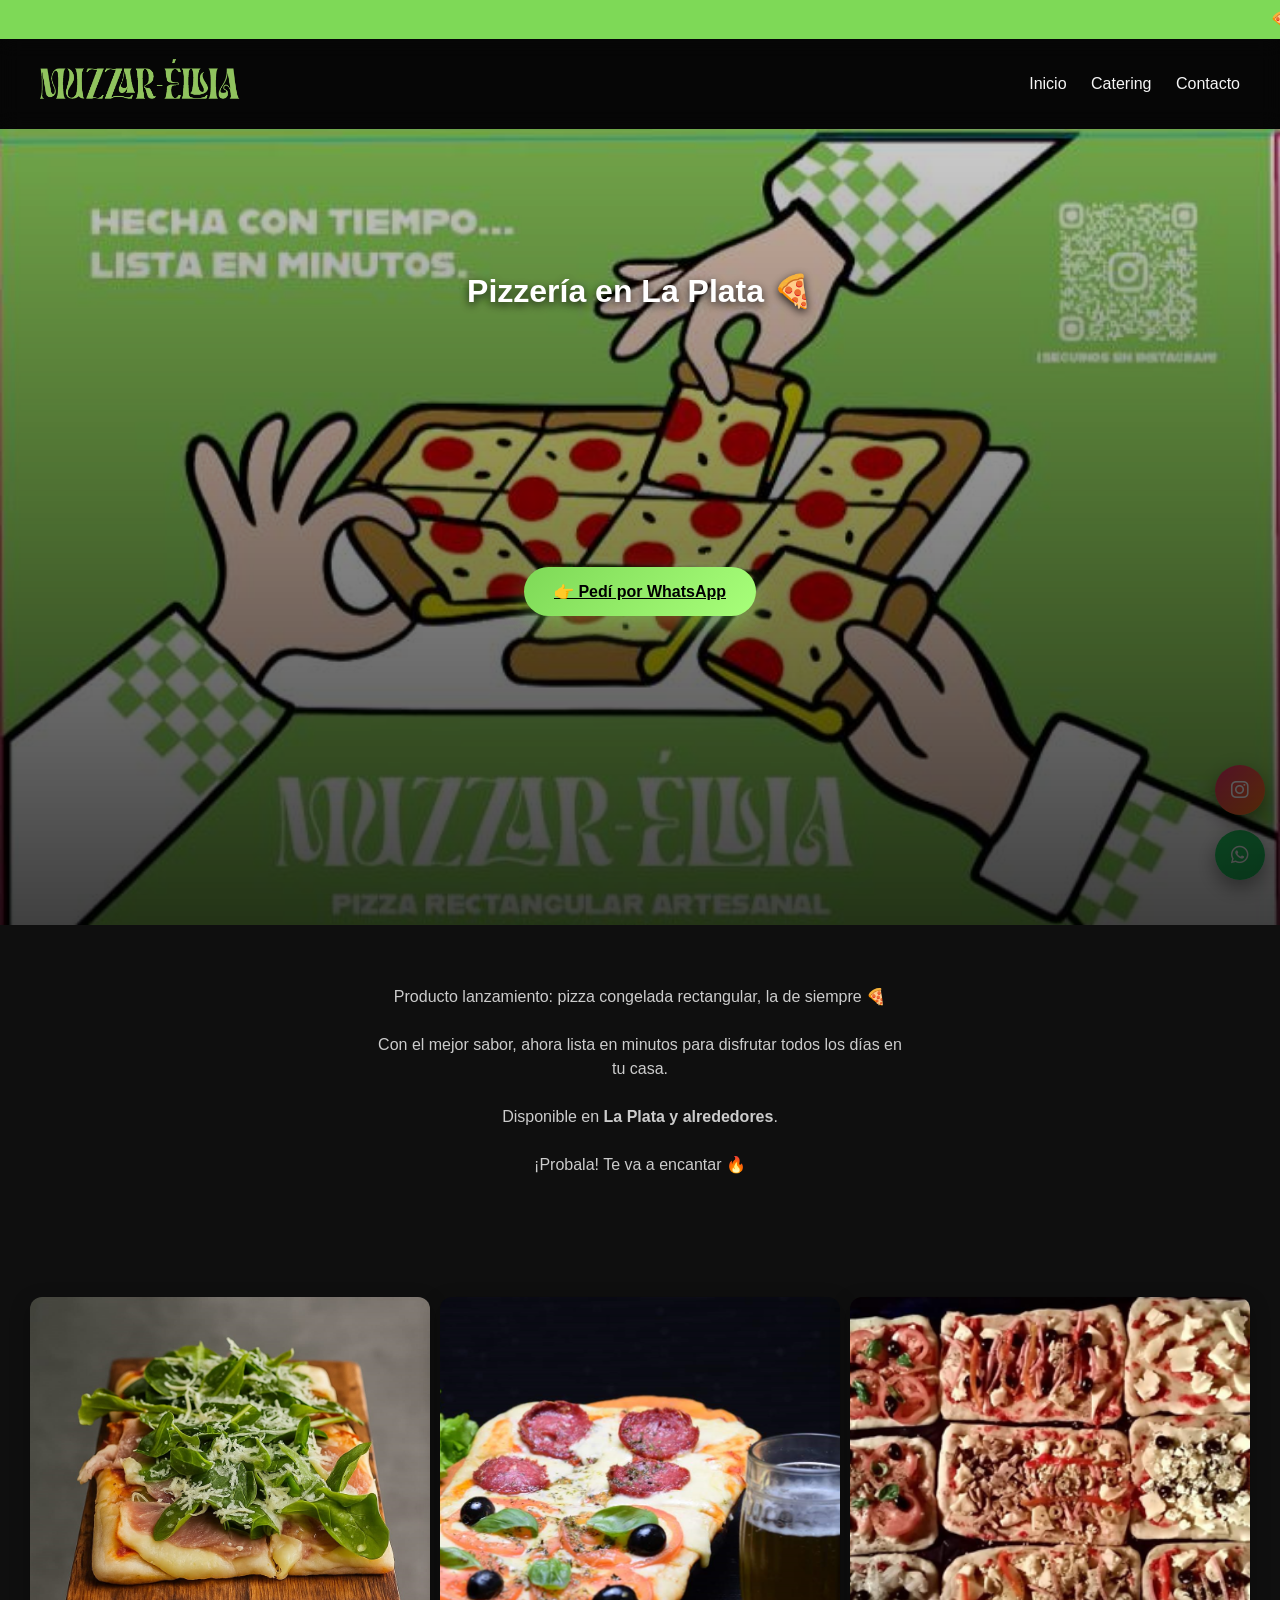
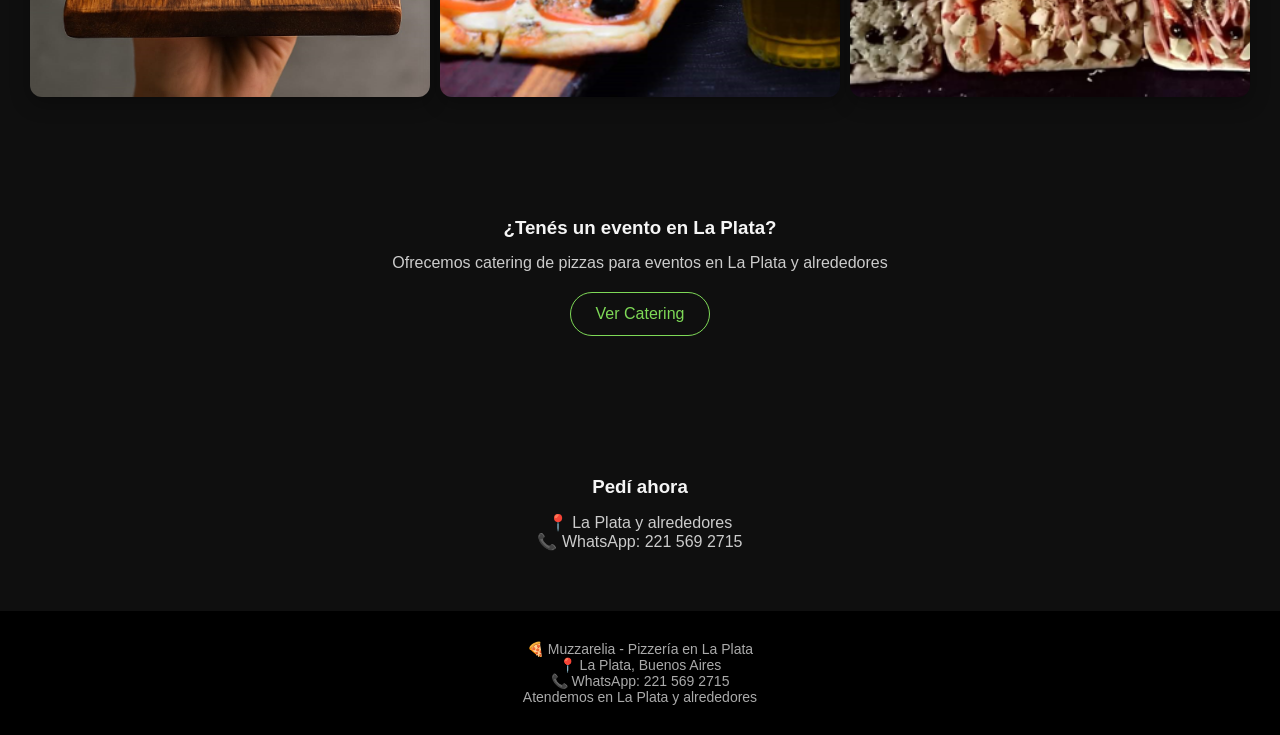
==== commit 2cb710e3: "ajustandotitulos" ====
--- a/index.html
+++ b/index.html
@@ -42,7 +42,7 @@
   <img src="imagenes/lanzamiento.png" alt="Pizza Muzzarelia">
 
   <h1>Pizzería en La Plata 🍕</h1>
-  <p>Pizza de muzzarella congelada • Lista en minutos • En La Plata y alrededores</p>
+  
 
   <a class="hero-btn" href="https://wa.me/5492215692715?text=Hola%20quiero%20pedir%20pizza" target="_blank">
     👉 Pedí por WhatsApp
